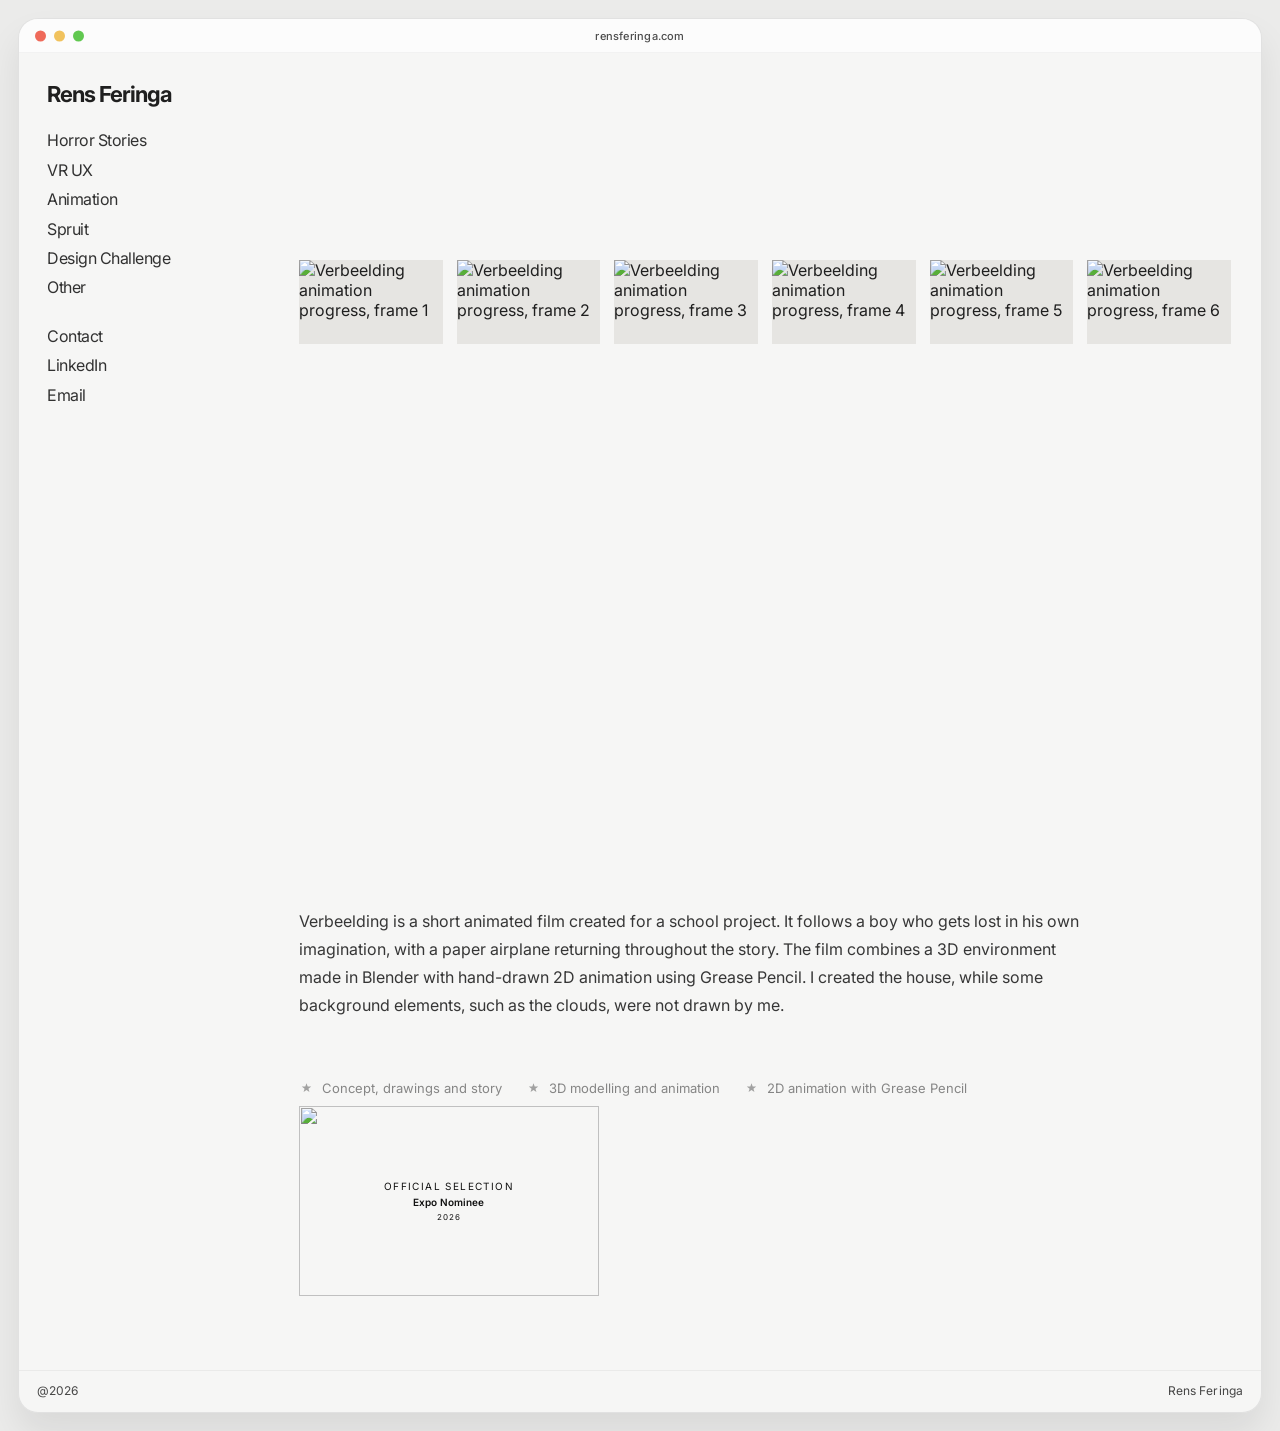
==== animatie.html @ 86bc268c "Add files via upload" ====
<!DOCTYPE html>
<html lang="en">
  <head>
    <meta charset="UTF-8" />
    <meta name="viewport" content="width=device-width, initial-scale=1.0" />
    <title>Animation | Rens Feringa</title>
    <link rel="preconnect" href="https://fonts.googleapis.com" />
    <link rel="preconnect" href="https://fonts.gstatic.com" crossorigin />
    <link href="https://fonts.googleapis.com/css2?family=Inter:wght@400;500;600;700;800&display=swap" rel="stylesheet" />
    <link rel="stylesheet" href="style.css" />
  </head>
  <body class="project-body">
    <div class="browser-window">
      <div class="browser-bar">
        <div class="traffic-lights">
          <span class="dot red"></span>
          <span class="dot yellow"></span>
          <span class="dot green"></span>
        </div>
        <div class="browser-address">rensferinga.com</div>
      </div>

      <div class="page-shell">
        <aside class="sidebar">
          <h1><a href="index.html">Rens Feringa</a></h1>
          <nav class="links" aria-label="Main Navigation">
            <a href="horror-stories.html">Horror Stories</a>
            <a href="vr-ux.html">VR UX</a>
            <a href="animatie.html">Animation</a>
            <a href="spruit.html">Spruit</a>
            <a href="design-challenge.html">Design Challenge</a>
            <a href="overig.html">Other</a>
          </nav>
          <div class="information-block">
            <a href="contact.html">Contact</a>
            <a href="https://www.linkedin.com/in/rens-feringa-660b683b1" target="_blank" rel="noreferrer">LinkedIn</a>
            <a href="mailto:rm.feringa@st.hanze.nl">Email</a>
          </div>
        </aside>

        <main class="main-panel content-page">
          <div class="project-gallery">
            <div class="animation-reel" aria-label="Verbeelding animation">
              <video autoplay muted playsinline loop preload="auto" data-play-when-visible aria-label="Verbeelding animation, part 1">
                <source src="Images/VideoAnimatiePart1.mp4" type="video/mp4" />
                Your browser does not support HTML video.
              </video>
              <video autoplay muted playsinline preload="auto" data-start-time="16.25" data-loop-from="16.25" data-play-when-visible aria-label="Verbeelding animation, part 2">
                <source src="Images/VideoAnimatiePart2.mp4" type="video/mp4" />
                Your browser does not support HTML video.
              </video>
              <video autoplay muted playsinline preload="auto" data-start-time="22" data-loop-from="22" data-play-when-visible aria-label="Verbeelding animation, part 3">
                <source src="Images/VideoAnimatiePart3.mp4" type="video/mp4" />
                Your browser does not support HTML video.
              </video>
            </div>
            <div class="project-thumbnails">
              <img src="Images/AnimatieProgress (1).png" alt="Verbeelding animation progress, frame 1" />
              <img src="Images/AnimatieProgress (2).png" alt="Verbeelding animation progress, frame 2" />
              <img src="Images/AnimatieProgress (3).png" alt="Verbeelding animation progress, frame 3" />
              <img src="Images/AnimatieProgress (4).png" alt="Verbeelding animation progress, frame 4" />
              <img src="Images/AnimatieProgress (5).png" alt="Verbeelding animation progress, frame 5" />
              <img src="Images/AnimatieProgress (6).png" alt="Verbeelding animation progress, frame 6" />
            </div>
            <video class="project-feature" autoplay muted playsinline loop preload="auto" data-play-when-visible aria-label="Verbeelding animation process video">
              <source src="Images/VideoAnimatieProgress.mp4" type="video/mp4" />
              Your browser does not support HTML video.
            </video>
            <div class="project-copy">
              <p>Verbeelding is a short animated film created for a school project. It follows a boy who gets lost in his own imagination, with a paper airplane returning throughout the story. The film combines a 3D environment made in Blender with hand-drawn 2D animation using Grease Pencil. I created the house, while some background elements, such as the clouds, were not drawn by me.</p>
            </div>
            <ul class="project-credits" aria-label="Project contributions">
              <li><svg class="credit-icon" viewBox="0 0 24 24" aria-hidden="true"><path d="M12 3.5l1.9 5.2 5.6.2-4.4 3.4 1.6 5.4-4.7-3.1-4.7 3.1 1.6-5.4-4.4-3.4 5.6-.2z"/></svg><span>Concept, drawings and story</span></li>
              <li><svg class="credit-icon" viewBox="0 0 24 24" aria-hidden="true"><path d="M12 3.5l1.9 5.2 5.6.2-4.4 3.4 1.6 5.4-4.7-3.1-4.7 3.1 1.6-5.4-4.4-3.4 5.6-.2z"/></svg><span>3D modelling and animation</span></li>
              <li><svg class="credit-icon" viewBox="0 0 24 24" aria-hidden="true"><path d="M12 3.5l1.9 5.2 5.6.2-4.4 3.4 1.6 5.4-4.7-3.1-4.7 3.1 1.6-5.4-4.4-3.4 5.6-.2z"/></svg><span>2D animation with Grease Pencil</span></li>
            </ul>
            <div class="project-award" aria-label="Official selection: Expo Nominee, 2026">
              <img class="award-ferns" src="Images/AwardFerns.png" alt="" />
              <div class="award-copy">
                <span class="award-eyebrow">OFFICIAL SELECTION</span>
                <strong>Expo Nominee</strong>
                <span class="award-year">2026</span>
              </div>
            </div>
          </div>
        </main>
      </div>
      <footer class="page-footer">
        <span>@2026</span>
        <a href="index.html">Rens Feringa</a>
      </footer>
    </div>
    <script src="script.js"></script>
  </body>
</html>
---- style.css ----
:root {
 --bg: #ebebea;
 --panel-bg: rgba(255, 255, 255, 0.48);
 --browser-bar: rgba(255, 255, 255, 0.72);
 --text: #1f1f1f;
 --muted: rgba(0, 0, 0, 0.7);
 --line: rgba(0, 0, 0, 0.08);
 --shadow: rgba(0, 0, 0, 0.08);
}

* { box-sizing: border-box; }

html, body {
 margin: 0;
 min-height: 100%;
 background: var(--bg);
 color: var(--text);
 font-family: "Inter", "Segoe UI", sans-serif;
}

body {
 display: grid;
 place-items: center;
 padding: 18px;
}

.browser-window {
 display: flex;
 flex-direction: column;
 width: min(1210px, calc(100vw - 36px));
 height: min(850px, calc(100vh - 36px));
 min-height: 760px;
 background: var(--panel-bg);
 border: 1px solid var(--line);
 border-radius: 20px;
 overflow: hidden;
 box-shadow: 0 20px 35px var(--shadow);
}

.browser-bar {
 position: relative;
 display: flex;
 align-items: center;
 justify-content: center;
 height: 34px;
 background: var(--browser-bar);
 border-bottom: 1px solid rgba(0, 0, 0, 0.04);
}

.traffic-lights {
 position: absolute;
 left: 16px;
 top: 50%;
 transform: translateY(-50%);
 display: flex;
 gap: 8px;
}

.dot {
 width: 11px;
 height: 11px;
 border-radius: 50%;
 display: block;
}

.dot.red { background: #ef6a5a; }
.dot.yellow { background: #f1c25d; }
.dot.green { background: #61c850; }

.browser-address {
 font-size: 11px;
 color: rgba(0, 0, 0, 0.7);
 font-weight: 500;
 letter-spacing: 0.02em;
}

.page-shell {
 display: flex;
 flex: 1;
 min-height: 0;
 background: rgba(255, 255, 255, 0.12);
}

.sidebar {
 width: 290px;
 padding: 26px 18px 20px 28px;
}

.sidebar h1 {
 margin: 2px 0 22px;
 font-size: 22px;
 line-height: 1.2;
 letter-spacing: -0.05em;
 font-weight: 700;
}

.sidebar h1 a {
 color: inherit;
 text-decoration: none;
}

.links,
.information-block {
 display: flex;
 flex-direction: column;
 align-items: flex-start;
 gap: 7px;
}

.links a,
.information-block a {
 font-size: 16px;
 line-height: 1.4;
 color: rgba(0, 0, 0, 0.8);
 text-decoration: none;
 letter-spacing: -0.03em;
}

.links { margin-bottom: 26px; }

.information-block { margin-top: 14px; }

.local-time {
 margin-top: 22px;
 display: flex;
 flex-direction: column;
 align-items: flex-start;
 gap: 2px;
 font-size: 16px;
}

.local-time span {
 color: rgba(0, 0, 0, 0.7);
 font-weight: 500;
}

.local-time strong {
 font-size: 20px;
 letter-spacing: -0.05em;
 font-weight: 500;
}

.main-panel {
 flex: 1;
 padding: 18px 18px 18px 14px;
}

.main-panel h2 {
 margin: 5px 0 18px;
 text-align: center;
 font-weight: 500;
 font-size: 22px;
 letter-spacing: -0.04em;
}

.feature-carousel {
 position: relative;
 width: min(760px, 100%);
 height: 600px;
 margin: 0 auto;
 border-radius: 26px;
 overflow: hidden;
}

.carousel-track {
 display: flex;
 width: 100%;
 height: 100%;
 transition: transform 0.45s ease;
 will-change: transform;
}

.slide {
 flex: 0 0 100%;
 height: 100%;
 overflow: hidden;
 position: relative;
 background: #f1efe8;
 cursor: zoom-in;
}

.slide-image {
 position: absolute;
 inset: 0;
 display: block;
 width: 100%;
 height: 100%;
 object-fit: cover;
}

.slide-image-zoom {
 transform: scale(1.12);
}

.slide:focus-visible {
 outline: 3px solid rgba(0, 0, 0, 0.65);
 outline-offset: -5px;
}

.fullscreen-page {
 position: fixed;
 inset: 0;
 width: 100vw;
 height: 100vh;
 min-height: 100vh;
 padding: 0;
 overflow: hidden;
 background: #fff;
}

.fullscreen-viewer {
 position: absolute;
 inset: 0;
 overflow: hidden;
 background: #fff;
}

.fullscreen-image {
 display: block;
 width: 100%;
 height: 100%;
 object-fit: contain;
 opacity: 1;
 transition: opacity 0.12s ease;
}

.fullscreen-viewer.is-changing .fullscreen-image {
 opacity: 0;
}

.viewer-button {
 position: absolute;
 z-index: 1;
 display: grid;
 place-items: center;
 padding: 0;
 border: 0;
 color: #111;
 background: rgba(255, 255, 255, 0.88);
 cursor: pointer;
}

.viewer-close {
 top: 24px;
 right: 24px;
 width: 46px;
 height: 46px;
 border-radius: 16px;
 font: 400 30px/1 "Inter", sans-serif;
}

.viewer-arrow {
 top: 50%;
 width: 52px;
 height: 72px;
 transform: translateY(-50%);
 background: transparent;
}

.viewer-arrow svg {
 width: 32px;
 height: 32px;
 fill: none;
 stroke: #111;
 stroke-width: 1.5;
 stroke-linecap: round;
 stroke-linejoin: round;
}

.viewer-previous { left: 22px; }
.viewer-next { right: 22px; }

.viewer-button:hover {
 background-color: rgba(255, 255, 255, 0.96);
}

.viewer-arrow:hover {
 background-color: transparent;
}

.viewer-button:focus-visible {
 outline: 2px solid #111;
 outline-offset: 4px;
}

.viewer-button[hidden] {
 display: none;
}

.slide-one .slide-layer {
 background:
   linear-gradient(90deg, rgba(0,0,0,0.08) 0 2px, transparent 2px 18px),
   linear-gradient(180deg, #ecf0f1 0%, #eae8d9 100%);
}

.slide-one .slide-layer::before,
.slide-one .slide-layer::after {
 content: "";
 position: absolute;
 inset: 0;
}

.slide-one .slide-layer::before {
 background: linear-gradient(90deg,
   rgba(255, 151, 98, 0.9) 0 16%,
   rgba(229, 198, 110, 0.88) 16% 30%,
   rgba(125, 202, 181, 0.85) 30% 48%,
   rgba(181, 116, 108, 0.8) 48% 64%,
   rgba(137, 115, 147, 0.72) 64% 82%,
   rgba(223, 175, 123, 0.72) 82% 100%);
 opacity: 0.8;
}

.slide-one .slide-layer::after {
 background: linear-gradient(180deg, rgba(255,255,255,0.08), rgba(0,0,0,0.05));
 mix-blend-mode: multiply;
}

.slide-two .slide-layer {
 background: linear-gradient(180deg, #f4d6b0 0%, #bfdecc 41%, #79b6a2 100%);
}

.slide-two .slide-layer::before {
 content: "";
 position: absolute;
 inset: 0;
 background:
   radial-gradient(circle at 50% 25%, rgba(255,255,255,0.9) 0 10%, transparent 11%),
   linear-gradient(180deg, transparent 0 55%, rgba(255,255,255,0.5) 55% 57%, transparent 57% 100%);
}

.slide-two .slide-layer::after {
 content: "";
 position: absolute;
 left: -12%;
 right: -12%;
 bottom: 18%;
 height: 44%;
 background: linear-gradient(180deg, rgba(245,138,96,0.45), rgba(255,255,255,0.35));
 border-radius: 50% 50% 0 0;
 transform: rotate(-6deg);
}

.slide-three .slide-layer {
 background: linear-gradient(135deg, #f6eec4 0%, #f4a36d 35%, #ed6c62 100%);
}

.slide-three .slide-layer::before {
 content: "";
 position: absolute;
 inset: 0;
 background: linear-gradient(130deg, rgba(255,255,255,0.3) 0 15%, transparent 15% 25%, rgba(255, 141, 146, 0.42) 25% 33%, transparent 33% 38%, rgba(255, 212, 180, 0.42) 38% 46%, transparent 46% 100%);
 transform: skewY(-12deg);
}

.slide-four .slide-layer {
 background: linear-gradient(180deg, #ece7dc 0%, #e6d7d8 100%);
}

.slide-four .slide-layer::before {
 content: "";
 position: absolute;
 inset: 0;
 background: linear-gradient(90deg, rgba(9, 28, 30, 0.14) 0 14%, transparent 14% 26%, rgba(9, 28, 30, 0.14) 26% 38%, transparent 38% 50%, rgba(9, 28, 30, 0.14) 50% 62%, transparent 62% 100%);
}

.slide-four .slide-layer::after {
 content: "";
 position: absolute;
 left: 16%;
 bottom: 8%;
 width: 68%;
 height: 58%;
 background: linear-gradient(180deg, rgba(188,188,188,0.18) 0%, rgba(0,0,0,0.14) 100%);
 border-radius: 60% 40% 0 0;
 transform: perspective(1000px) rotateX(20deg);
}

.carousel-hitbox {
 position: absolute;
 top: 0;
 width: 28%;
 height: 100%;
 z-index: 2;
 cursor: pointer;
}

.hitbox-left { left: 0; }
.hitbox-right { right: 0; }

.pagination {
 position: absolute;
 left: 50%;
 bottom: 18px;
 transform: translateX(-50%);
 display: flex;
 gap: 10px;
 z-index: 3;
}

.pagination .dot {
 width: 10px;
 height: 10px;
 border: 0;
 background: rgba(0,0,0,0.28);
 padding: 0;
 cursor: pointer;
 transition: transform 0.2s ease, background 0.2s ease;
}

.pagination .dot.active {
 background: #ffffff;
 box-shadow: 0 0 0 1px rgba(0,0,0,0.12);
 transform: scale(1.1);
}

.page-footer {
 display: flex;
 align-items: center;
 justify-content: space-between;
 padding: 12px 18px 14px;
 font-size: 12px;
 letter-spacing: 0.01em;
 color: rgba(0, 0, 0, 0.72);
 border-top: 1px solid rgba(0, 0, 0, 0.05);
 background: rgba(255, 255, 255, 0.08);
}

.page-footer a {
 color: inherit;
 text-decoration: none;
}

.project-body {
 display: block;
 min-height: 100vh;
 padding: 18px;
}

.project-body .browser-window {
 width: min(1500px, calc(100vw - 36px));
 height: auto;
 min-height: calc(100vh - 36px);
 margin: 0 auto;
 overflow: hidden;
}

.project-body .page-shell {
 flex: initial;
 min-height: 0;
}

.project-body .sidebar {
 flex: 0 0 250px;
}

.project-body .main-panel {
 min-width: 0;
 padding: 28px 30px 52px;
}

.project-gallery {
 display: flex;
 flex-direction: column;
 gap: 28px;
 width: 100%;
}

.project-opening {
 display: grid;
 grid-template-columns: repeat(3, minmax(0, 1fr));
 gap: 18px;
}

.project-opening img,
.project-grid img,
.project-timeline,
.project-feature,
.project-feature video,
.project-thumbnails img {
 display: block;
 width: 100%;
 object-fit: cover;
 border-radius: 0;
 background: #e6e5e2;
}

.project-opening img {
 aspect-ratio: 2.15 / 1;
}

.project-timelines {
 display: flex;
 flex-direction: column;
 gap: 18px;
}

.project-timeline {
 flex: none;
 height: clamp(54px, 6.5vw, 88px);
}

.timeline-two {
 height: clamp(64px, 8vw, 108px);
}

.timeline-three {
 height: clamp(48px, 5.5vw, 74px);
}

.project-grid {
 display: grid;
 grid-template-columns: repeat(2, minmax(0, 1fr));
 gap: 18px;
}

.project-grid img {
 aspect-ratio: 1.9 / 1;
}

.project-feature {
 height: clamp(250px, 38vw, 500px);
}

video.project-feature {
 background: transparent;
 object-fit: contain;
}

.animation-reel {
 display: grid;
 grid-template-columns: repeat(3, minmax(0, 1fr));
 gap: 14px;
}

.animation-reel video {
 display: block;
 width: 100%;
 height: auto;
 background: transparent;
 object-fit: contain;
}

.spruit-reel {
 display: grid;
 grid-template-columns: repeat(2, minmax(0, 1fr));
 align-items: start;
 gap: 18px;
}

.spruit-reel video {
 display: block;
 width: 100%;
 height: auto;
 background: transparent;
 object-fit: contain;
}

.spruit-stills {
 display: grid;
 grid-template-columns: repeat(4, minmax(0, 1fr));
 gap: 14px;
}

.spruit-stills img {
 display: block;
 width: 100%;
 aspect-ratio: 1.7 / 1;
 object-fit: cover;
}

.klanktoon-images {
 display: grid;
 grid-template-columns: repeat(2, minmax(0, 1fr));
 gap: 18px;
}

.klanktoon-images img {
 display: block;
 width: 100%;
 max-height: 430px;
 object-fit: contain;
}

.other-project-descriptions {
 margin-top: 0;
}

.project-thumbnails {
 display: grid;
 grid-template-columns: repeat(6, minmax(0, 1fr));
 gap: 14px;
}

.project-thumbnails img {
 aspect-ratio: 1.7 / 1;
}

.project-copy {
 max-width: 780px;
 margin: 20px auto 16px 0;
 color: rgba(0, 0, 0, 0.78);
 font-size: 16px;
 line-height: 1.75;
 text-align: left;
}

.project-copy p {
 margin: 0 0 16px;
}

.project-credits {
 display: flex;
 flex-wrap: wrap;
 align-items: center;
 justify-content: flex-start;
 gap: 10px 24px;
 margin: 0;
 padding: 0;
 color: rgba(0, 0, 0, 0.46);
 font-size: 13px;
 line-height: 1.5;
 list-style: none;
}

.project-credits li {
 display: flex;
 align-items: center;
 justify-content: flex-start;
 gap: 8px;
 text-align: left;
}

.credit-icon {
 flex: none;
 width: 15px;
 height: 15px;
 fill: currentColor;
 opacity: 0.75;
}

.project-award {
 position: relative;
 display: grid;
 place-items: center;
 width: min(300px, 100%);
 min-height: 190px;
 margin: 6px 0 22px;
 color: #111;
 text-align: center;
}

.project-credits + .project-award {
 margin-top: -20px;
}

.award-ferns {
 position: absolute;
 inset: 0;
 width: 100%;
 height: 100%;
 object-fit: contain;
}

.award-copy {
 position: relative;
 z-index: 1;
 display: flex;
 flex-direction: column;
 align-items: center;
 gap: 4px;
 max-width: 65%;
}

.award-eyebrow,
.award-year {
 font-size: 8px;
 font-weight: 400;
 letter-spacing: 0.14em;
}

.award-eyebrow {
 font-size: 10px;
}

.award-copy strong {
 font-size: 10px;
 font-weight: 600;
 line-height: 1.2;
}

@media (max-width: 980px) {
 .browser-window {
   height: auto;
 }
}

.article-shell {
 display: flex;
 align-items: center;
 justify-content: center;
 width: 100%;
 height: 100%;
}

.article-card {
 width: min(720px, 90%);
 background: rgba(255,255,255,0.36);
 border: 1px solid rgba(0,0,0,0.08);
 border-radius: 24px;
 padding: 40px 42px;
 box-shadow: 0 12px 26px rgba(0,0,0,0.04);
}

.article-card .eyebrow {
 margin: 0 0 10px;
 font-size: 12px;
 letter-spacing: 0.12em;
 text-transform: uppercase;
 color: rgba(0,0,0,0.6);
}

.article-card h3 {
 margin: 0 0 16px;
 font-size: clamp(2.1rem, 3vw, 3rem);
 line-height: 1.05;
 letter-spacing: -0.06em;
}

.article-card p {
 margin: 0;
 font-size: 1.04rem;
 line-height: 1.7;
 color: rgba(0, 0, 0, 0.78);
}

.contact-plain {
 display: flex;
 flex-direction: column;
 justify-content: center;
 min-height: 100%;
 padding: 24px;
}

.contact-plain h2 {
 margin: 0 0 14px;
 font-size: 22px;
 font-weight: 500;
 letter-spacing: -0.04em;
}

.contact-plain p {
 display: flex;
 flex-wrap: wrap;
 gap: 18px;
 margin: 0;
 font-size: 16px;
}

.contact-plain a {
 color: inherit;
 text-decoration: none;
}

.contact-plain a:hover {
 text-decoration: underline;
 text-underline-offset: 3px;
}

@media (max-width: 980px) {
 .browser-window {
   width: min(100%, calc(100vw - 16px));
   min-height: 0;
   height: auto;
 }

 .page-shell {
   flex-direction: column;
 }

 .sidebar {
   width: 100%;
   padding-bottom: 10px;
 }

 .main-panel {
   padding-top: 0;
 }

 .feature-carousel {
   width: 100%;
   height: 440px;
 }

 .viewer-close {
   top: 16px;
   right: 16px;
 }

 .viewer-previous { left: 8px; }
 .viewer-next { right: 8px; }

 .project-body {
   padding: 8px;
 }

 .project-body .browser-window {
   width: calc(100vw - 16px);
   min-height: calc(100vh - 16px);
 }

 .project-body .sidebar {
   flex-basis: auto;
 }

 .project-body .main-panel {
   padding: 22px 18px 36px;
 }

 .project-gallery {
   gap: 16px;
 }

 .project-opening,
 .project-grid {
   gap: 10px;
 }

 .project-timelines {
   gap: 10px;
 }

 .project-timeline {
   height: 42px;
 }

 .timeline-two {
   height: 50px;
 }

 .timeline-three {
   height: 36px;
 }

 .project-feature {
   height: 48vw;
 }

 .project-thumbnails {
   grid-template-columns: repeat(3, minmax(0, 1fr));
   gap: 8px;
 }

 .animation-reel {
   gap: 8px;
 }

 .spruit-reel {
   gap: 10px;
 }

 .spruit-stills {
   grid-template-columns: repeat(2, minmax(0, 1fr));
   gap: 8px;
 }

 .klanktoon-images {
   gap: 10px;
 }

 .project-copy {
   font-size: 15px;
 }

}
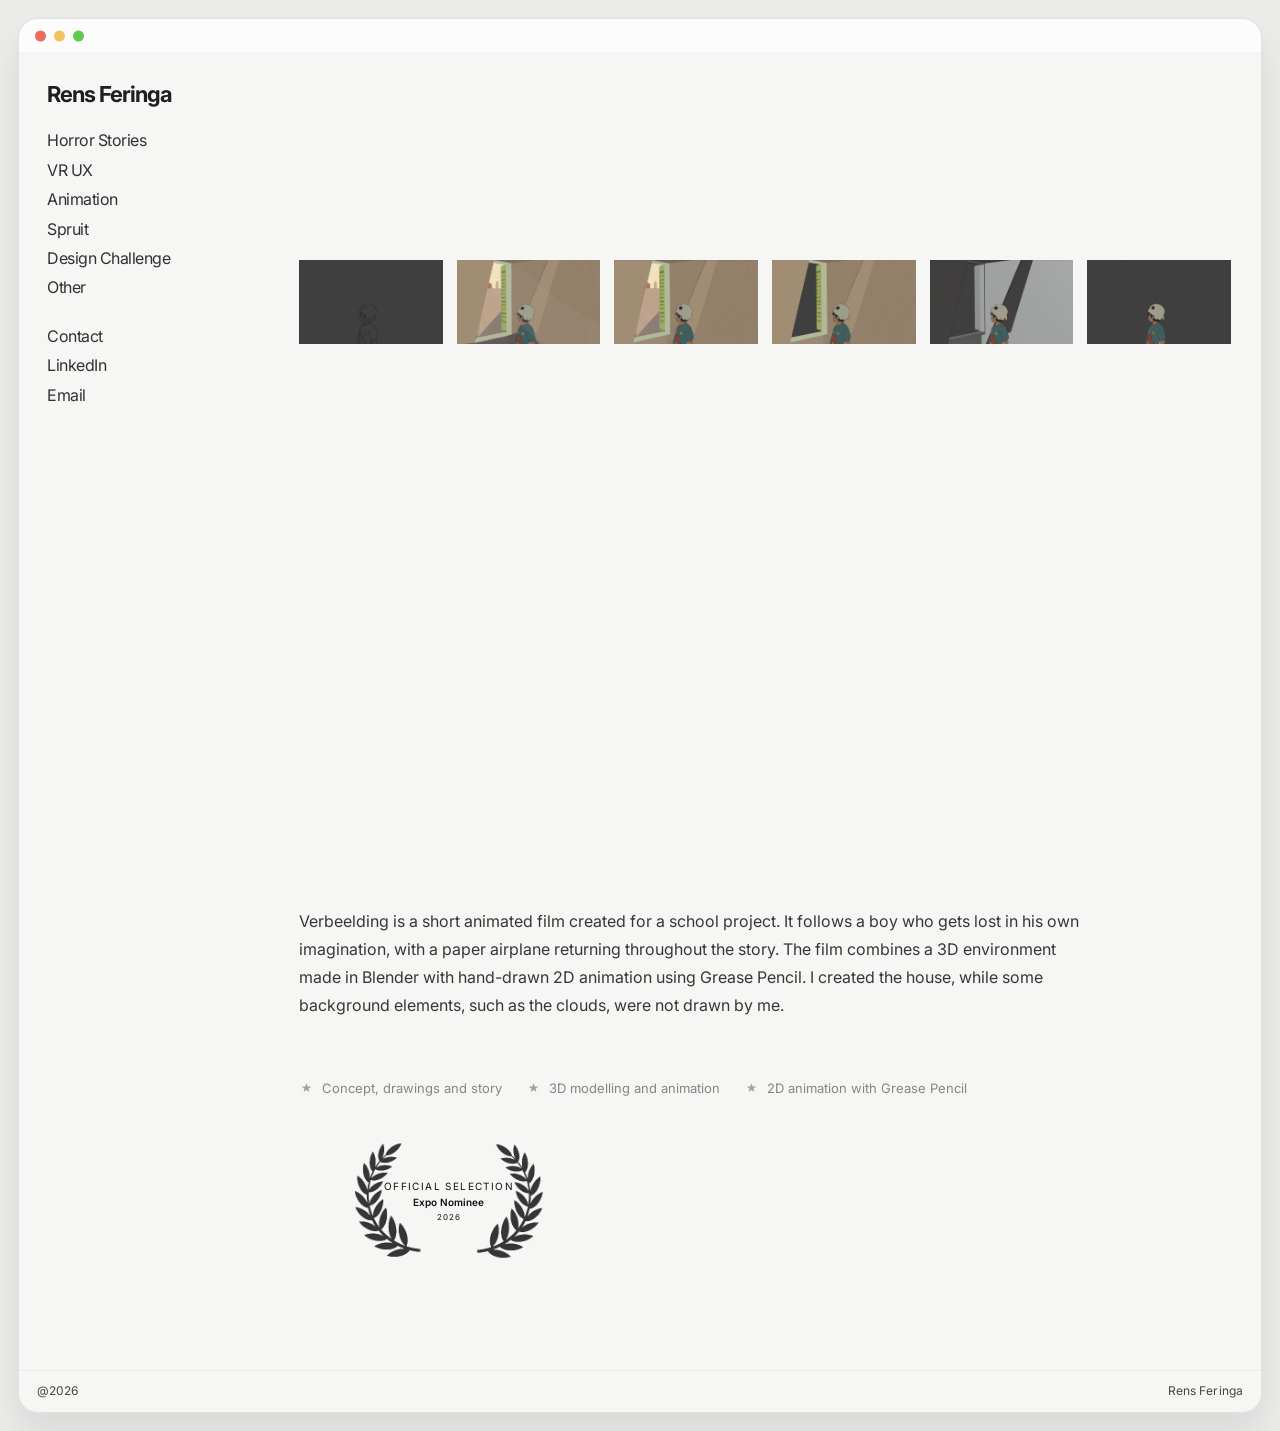
==== commit ef87a3a6: "Update2" ====
--- a/animatie.html
+++ b/animatie.html
@@ -17,7 +17,6 @@
           <span class="dot yellow"></span>
           <span class="dot green"></span>
         </div>
-        <div class="browser-address">rensferinga.com</div>
       </div>
 
       <div class="page-shell">
--- a/style.css
+++ b/style.css
@@ -67,13 +67,6 @@
 .dot.yellow { background: #f1c25d; }
 .dot.green { background: #61c850; }
 
-.browser-address {
- font-size: 11px;
- color: rgba(0, 0, 0, 0.7);
- font-weight: 500;
- letter-spacing: 0.02em;
-}
-
 .page-shell {
  display: flex;
  flex: 1;
@@ -226,6 +219,28 @@
 
 .fullscreen-viewer.is-changing .fullscreen-image {
  opacity: 0;
+}
+
+.viewer-caption {
+ position: absolute;
+ z-index: 1;
+ right: 70px;
+ bottom: 24px;
+ left: 70px;
+ margin: 0;
+ color: #111;
+ font-size: 13px;
+ font-weight: 500;
+ line-height: 1.4;
+ text-align: center;
+ opacity: 0;
+ pointer-events: none;
+ transition: opacity 0.2s ease;
+}
+
+.fullscreen-viewer:hover .viewer-caption,
+.fullscreen-viewer:focus-within .viewer-caption {
+ opacity: 1;
 }
 
 .viewer-button {
